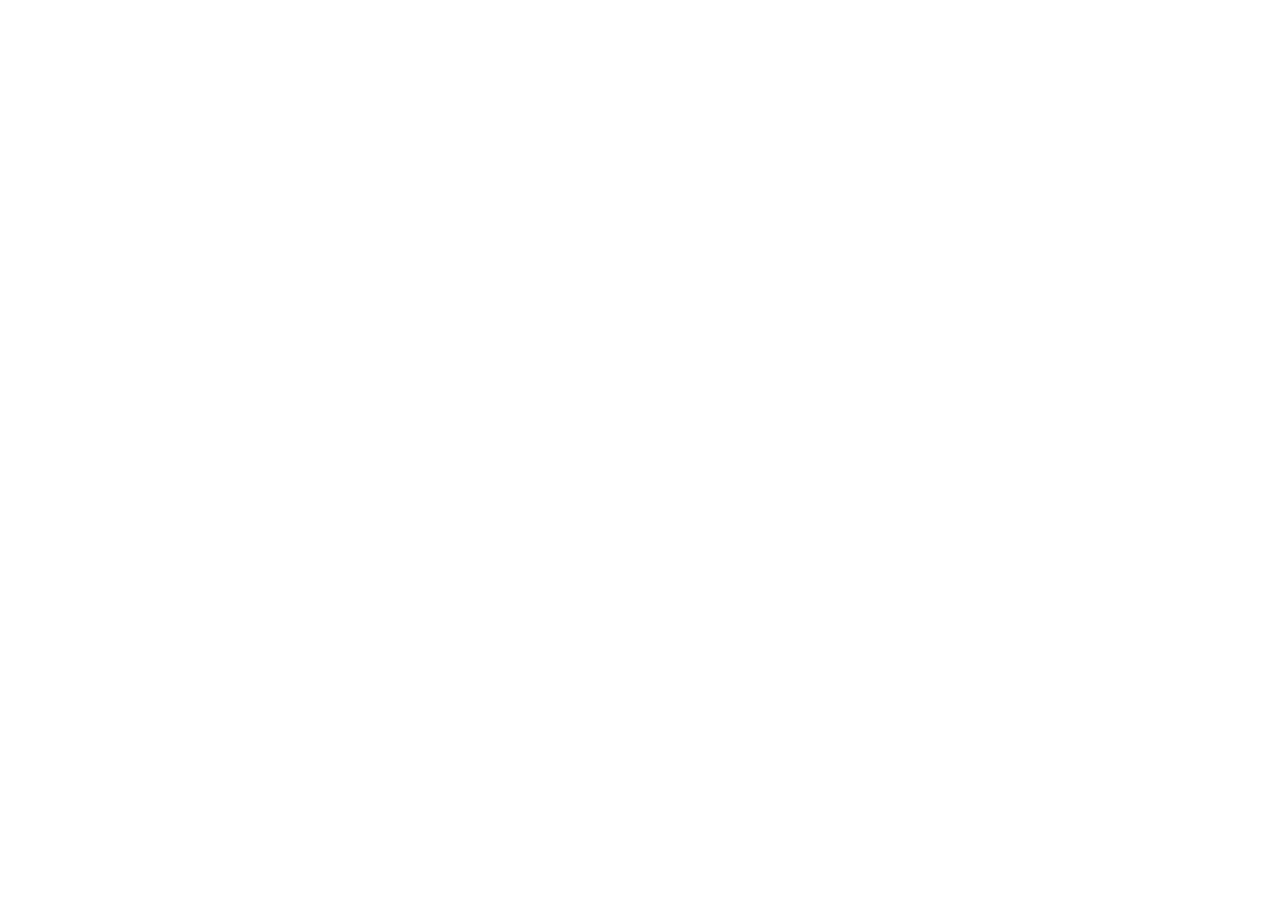
==== index.html @ 55b75a73 "chore(init): khởi tạo cấu trúc thư mục và 4 trang của website" ====
<!DOCTYPE html>
<html lang="vi">
<head>
  <meta charset="UTF-8">
  <meta name="viewport" content="width=device-width, initial-scale=1">
  <title>Trang chủ – Nhà sách Mão</title>
  <link rel="stylesheet" href="css/base.css">
  <!-- CSS riêng của trang: thêm ngay dưới dòng base.css -->
</head>
<body>
  <div id="site-header"></div>

  <main class="container">
    <!-- Nội dung trang -->
  </main>

  <div id="site-footer"></div>

  <script src="js/books.js"></script>
  <script src="js/layout.js"></script>
  <!-- JS riêng của trang: thêm ngay dưới dòng layout.js -->
</body>
</html>
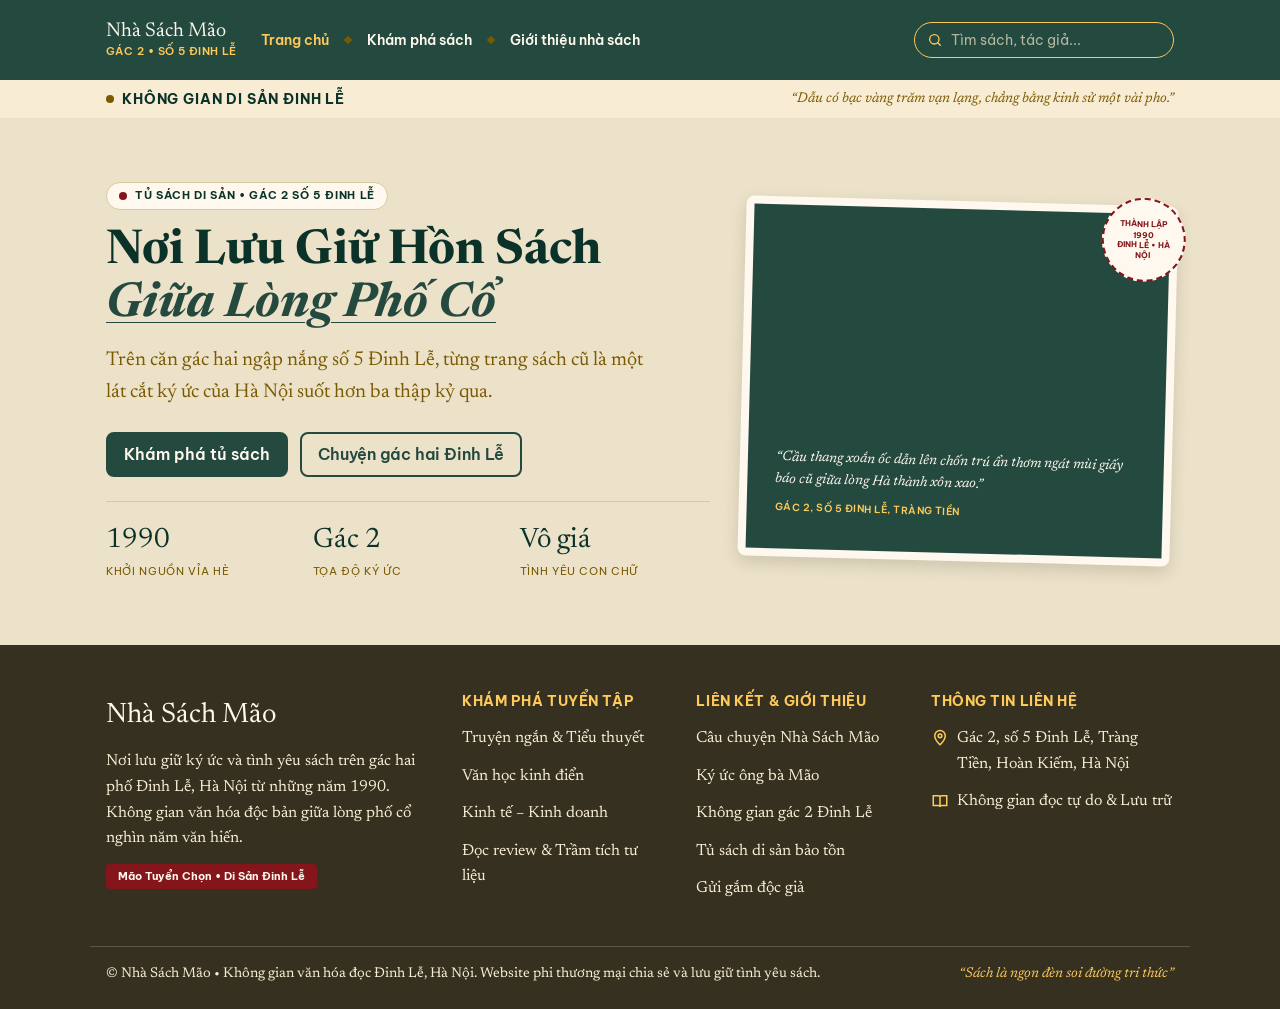
==== commit f29726cc: "NH-5: thanh trích dẫn và hero trang chủ" ====
--- a/index.html
+++ b/index.html
@@ -5,19 +5,49 @@
   <meta name="viewport" content="width=device-width, initial-scale=1">
   <title>Trang chủ – Nhà sách Mão</title>
   <link rel="stylesheet" href="css/base.css">
-  <!-- CSS riêng của trang: thêm ngay dưới dòng base.css -->
+  <link rel="stylesheet" href="css/home.css">
 </head>
 <body>
   <div id="site-header"></div>
 
+  <div class="quote-bar">
+    <div class="container quote-bar__inner">
+      <p class="quote-bar__label">Không gian di sản Đinh Lễ</p>
+      <p class="quote-bar__quote">“Dẫu có bạc vàng trăm vạn lạng, chẳng bằng kinh sử một vài pho.”</p>
+    </div>
+  </div>
+
   <main class="container">
-    <!-- Nội dung trang -->
+    <section class="hero">
+      <div class="hero__text">
+        <p class="hero__pill">Tủ sách di sản • Gác 2 số 5 Đinh Lễ</p>
+        <h1 class="hero__title">Nơi Lưu Giữ Hồn Sách <em>Giữa Lòng Phố Cổ</em></h1>
+        <p class="hero__lead">Trên căn gác hai ngập nắng số 5 Đinh Lễ, từng trang sách cũ là một lát cắt ký ức của Hà Nội suốt hơn ba thập kỷ qua.</p>
+        <div class="hero__actions">
+          <a class="btn" href="products.html">Khám phá tủ sách</a>
+          <a class="btn btn--outline" href="about.html">Chuyện gác hai Đinh Lễ</a>
+        </div>
+        <dl class="hero__stats">
+          <div><dt>1990</dt><dd>Khởi nguồn vỉa hè</dd></div>
+          <div><dt>Gác 2</dt><dd>Tọa độ ký ức</dd></div>
+          <div><dt>Vô giá</dt><dd>Tình yêu con chữ</dd></div>
+        </dl>
+      </div>
+
+      <figure class="hero__figure">
+        <img src="images/home/hero.jpg" alt="Gác sách hai phố Đinh Lễ" onerror="this.remove()">
+        <span class="hero__stamp">Thành lập 1990<br>Đinh Lễ • Hà Nội</span>
+        <figcaption class="hero__caption">
+          <q>Cầu thang xoắn ốc dẫn lên chốn trú ẩn thơm ngát mùi giấy báo cũ giữa lòng Hà thành xôn xao.</q>
+          <span>Gác 2, số 5 Đinh Lễ, Tràng Tiền</span>
+        </figcaption>
+      </figure>
+    </section>
   </main>
 
   <div id="site-footer"></div>
 
   <script src="js/books.js"></script>
   <script src="js/layout.js"></script>
-  <!-- JS riêng của trang: thêm ngay dưới dòng layout.js -->
 </body>
 </html>
--- a/css/base.css
+++ b/css/base.css
@@ -0,0 +1,632 @@
+@import url("https://fonts.googleapis.com/css2?family=Be+Vietnam+Pro:wght@400;600;700&family=Newsreader:ital,wght@0,400;0,600;0,700;1,400&display=swap");
+
+:root {
+  --color-cream-1: #fff8ef;
+  --color-cream-2: #f8edd4;
+  --color-cream-3: #f2e7ce;
+  --color-sand: #ece2c9;
+  --color-green: #24493f;
+  --color-green-dark: #0b3229;
+  --color-gold-brown: #7a5900;
+  --color-yellow: #feca5a;
+  --color-burgundy: #83151b;
+  --color-brown-footer: #35301f;
+
+  --color-bg: var(--color-sand);
+  --color-surface: var(--color-cream-1);
+  --color-text: var(--color-green-dark);
+  --color-text-muted: var(--color-gold-brown);
+  --color-primary: var(--color-green);
+  --color-primary-dark: var(--color-green-dark);
+  --color-accent: var(--color-yellow);
+  --color-border: #d8c9a0;
+  --color-error: var(--color-burgundy);
+  --color-success: #2e6b3a;
+  --color-on-primary: var(--color-cream-1);
+  --color-footer-bg: var(--color-brown-footer);
+  --color-footer-text: var(--color-cream-2);
+
+  --font-body: "Newsreader", Cambria, "Times New Roman", serif;
+  --font-heading: "Newsreader", Cambria, "Times New Roman", serif;
+  --font-label: "Be Vietnam Pro", "Segoe UI", Roboto, Arial, sans-serif;
+
+  --text-sm: 0.875rem;
+  --text-base: 1rem;
+  --text-lg: 1.25rem;
+  --text-xl: 1.75rem;
+  --text-2xl: 2.5rem;
+
+  --space-1: 0.25rem;
+  --space-2: 0.5rem;
+  --space-3: 0.75rem;
+  --space-4: 1rem;
+  --space-5: 1.5rem;
+  --space-6: 2rem;
+  --space-7: 3rem;
+
+  --radius: 8px;
+  --shadow: 0 2px 8px rgba(43, 36, 32, 0.1);
+  --shadow-hover: 0 6px 16px rgba(43, 36, 32, 0.16);
+  --container-width: 1100px;
+}
+
+*,
+*::before,
+*::after {
+  box-sizing: border-box;
+}
+
+body {
+  margin: 0;
+  min-height: 100vh;
+  display: flex;
+  flex-direction: column;
+  font-family: var(--font-body);
+  font-size: var(--text-base);
+  line-height: 1.6;
+  color: var(--color-text);
+  background: var(--color-bg);
+}
+
+main {
+  flex: 1;
+  padding-block: var(--space-6);
+}
+
+h1, h2, h3 {
+  margin: 0 0 var(--space-3);
+  font-family: var(--font-heading);
+  line-height: 1.25;
+}
+
+h1 { font-size: var(--text-2xl); }
+h2 { font-size: var(--text-xl); }
+h3 { font-size: var(--text-lg); }
+
+p { margin: 0 0 var(--space-3); }
+
+a { color: var(--color-primary); }
+a:hover { color: var(--color-primary-dark); }
+
+img {
+  max-width: 100%;
+  display: block;
+}
+
+:focus-visible {
+  outline: 3px solid var(--color-accent);
+  outline-offset: 2px;
+}
+
+.container {
+  width: 100%;
+  max-width: var(--container-width);
+  margin-inline: auto;
+  padding-inline: var(--space-4);
+}
+
+.grid {
+  display: grid;
+  grid-template-columns: repeat(auto-fill, minmax(200px, 1fr));
+  gap: var(--space-5);
+}
+
+.breadcrumb {
+  font-family: var(--font-label);
+  margin-bottom: var(--space-4);
+  font-size: var(--text-sm);
+  color: var(--color-text-muted);
+}
+
+.breadcrumb a { text-decoration: none; }
+.breadcrumb a:hover { text-decoration: underline; }
+
+.breadcrumb__sep {
+  margin-inline: var(--space-2);
+}
+
+.btn {
+  font-family: var(--font-label);
+  display: inline-block;
+  padding: var(--space-2) var(--space-4);
+  font-size: inherit;
+  font-weight: 600;
+  text-align: center;
+  text-decoration: none;
+  color: var(--color-on-primary);
+  background: var(--color-primary);
+  border: 2px solid var(--color-primary);
+  border-radius: var(--radius);
+  cursor: pointer;
+  transition: background 0.15s, color 0.15s;
+}
+
+.btn:hover {
+  color: var(--color-on-primary);
+  background: var(--color-primary-dark);
+  border-color: var(--color-primary-dark);
+}
+
+.btn--outline {
+  color: var(--color-primary);
+  background: transparent;
+}
+
+.btn--outline:hover {
+  color: var(--color-on-primary);
+}
+
+.btn--small {
+  padding: var(--space-1) var(--space-3);
+  font-size: var(--text-sm);
+}
+
+.chip {
+  font-family: var(--font-label);
+  display: inline-block;
+  padding: 0.1rem var(--space-3);
+  font-size: var(--text-sm);
+  font-weight: 600;
+  color: var(--color-primary-dark);
+  background: var(--color-cream-2);
+  border: 1px solid var(--color-accent);
+  border-radius: 999px;
+}
+
+.field {
+  margin-bottom: var(--space-4);
+}
+
+.field__label {
+  font-family: var(--font-label);
+  display: block;
+  margin-bottom: var(--space-1);
+  font-weight: 600;
+}
+
+.field__input {
+  width: 100%;
+  padding: var(--space-2) var(--space-3);
+  font: inherit;
+  color: var(--color-text);
+  background: var(--color-surface);
+  border: 1px solid var(--color-border);
+  border-radius: var(--radius);
+}
+
+.field__message {
+  display: none;
+  margin: var(--space-1) 0 0;
+  font-size: var(--text-sm);
+  color: var(--color-error);
+}
+
+.field--error .field__input {
+  border-color: var(--color-error);
+}
+
+.field--error .field__message {
+  display: block;
+}
+
+.cover {
+  aspect-ratio: 2 / 3;
+  overflow: hidden;
+  background: var(--color-border);
+  border-radius: var(--radius);
+  box-shadow: var(--shadow);
+}
+
+.cover img {
+  width: 100%;
+  height: 100%;
+  object-fit: cover;
+}
+
+.cover--placeholder {
+  display: flex;
+  align-items: center;
+  justify-content: center;
+  padding: var(--space-4);
+  text-align: center;
+}
+
+.cover__title {
+  font-family: var(--font-heading);
+  font-size: var(--text-lg);
+  font-weight: 700;
+  color: #ffffff;
+  text-shadow: 0 1px 3px rgba(0, 0, 0, 0.6);
+}
+
+.eyebrow {
+  display: flex;
+  align-items: center;
+  gap: var(--space-2);
+  margin: 0 0 var(--space-2);
+  font-family: var(--font-label);
+  font-size: 0.6875rem;
+  font-weight: 700;
+  letter-spacing: 0.08em;
+  text-transform: uppercase;
+  color: var(--color-gold-brown);
+}
+
+.eyebrow::before {
+  content: "";
+  width: 24px;
+  height: 2px;
+  background: currentColor;
+}
+
+.book-card {
+  display: flex;
+  flex-direction: column;
+  gap: var(--space-2);
+  padding: var(--space-4);
+  background: var(--color-cream-2);
+  border: 1px solid var(--color-border);
+  border-radius: var(--radius);
+  transition: box-shadow 0.15s, transform 0.15s;
+}
+
+.book-card:hover {
+  box-shadow: var(--shadow-hover);
+  transform: translateY(-2px);
+}
+
+.book-card .cover {
+  border: 1px solid var(--color-border);
+  border-radius: 4px;
+  box-shadow: none;
+}
+
+.book-card__cover {
+  position: relative;
+  display: block;
+  margin-bottom: var(--space-2);
+}
+
+.book-card__label {
+  position: absolute;
+  top: var(--space-2);
+  left: var(--space-2);
+  padding: 2px var(--space-2);
+  font-family: var(--font-label);
+  font-size: 0.6875rem;
+  font-weight: 700;
+  letter-spacing: 0.06em;
+  text-transform: uppercase;
+  color: var(--color-accent);
+  background: var(--color-green-dark);
+  border-radius: 4px;
+}
+
+.book-card__author {
+  margin: 0;
+  font-size: var(--text-sm);
+  font-style: italic;
+  color: var(--color-text-muted);
+}
+
+.book-card__title {
+  margin: 0;
+  font-size: var(--text-lg);
+}
+
+.book-card__desc {
+  display: -webkit-box;
+  overflow: hidden;
+  margin: 0;
+  font-size: var(--text-sm);
+  -webkit-line-clamp: 3;
+  -webkit-box-orient: vertical;
+}
+
+.book-card__footer {
+  display: flex;
+  align-items: center;
+  justify-content: space-between;
+  gap: var(--space-2);
+  margin-top: auto;
+  padding-top: var(--space-3);
+  border-top: 1px solid var(--color-border);
+  font-size: var(--text-sm);
+}
+
+.book-card__note {
+  font-style: italic;
+  color: var(--color-text-muted);
+}
+
+.book-card__link {
+  margin-left: auto;
+  font-family: var(--font-label);
+  font-size: 0.75rem;
+  font-weight: 700;
+  text-decoration: none;
+  color: var(--color-text);
+}
+
+.book-card__link:hover {
+  color: var(--color-primary);
+}
+
+.site-header {
+  background: var(--color-green);
+  color: var(--color-cream-1);
+}
+
+.site-header__inner {
+  display: flex;
+  flex-wrap: wrap;
+  align-items: center;
+  justify-content: space-between;
+  gap: var(--space-3) var(--space-5);
+  min-height: 80px;
+}
+
+.site-logo {
+  display: flex;
+  flex-direction: column;
+  text-decoration: none;
+  color: var(--color-cream-1);
+}
+
+.site-logo:hover {
+  color: var(--color-cream-1);
+}
+
+.site-logo__name {
+  font-family: var(--font-heading);
+  font-size: var(--text-lg);
+  line-height: 1.2;
+}
+
+.site-logo__tag {
+  font-family: var(--font-label);
+  font-size: 0.6875rem;
+  font-weight: 600;
+  letter-spacing: 0.04em;
+  color: var(--color-accent);
+}
+
+.site-header__toggle {
+  display: none;
+  padding: var(--space-1) var(--space-3);
+  font-family: var(--font-label);
+  font-weight: 600;
+  color: var(--color-cream-1);
+  background: transparent;
+  border: 1px solid var(--color-accent);
+  border-radius: 999px;
+  cursor: pointer;
+}
+
+.site-header__menu {
+  display: flex;
+  flex: 1;
+  align-items: center;
+  justify-content: space-between;
+  gap: var(--space-5);
+}
+
+.site-nav ul {
+  display: flex;
+  align-items: center;
+  gap: var(--space-4);
+  margin: 0;
+  padding: 0;
+  list-style: none;
+}
+
+.site-nav li + li::before {
+  content: "";
+  display: inline-block;
+  width: 6px;
+  height: 6px;
+  margin-right: var(--space-4);
+  background: var(--color-gold-brown);
+  transform: rotate(45deg);
+}
+
+.site-nav li {
+  display: flex;
+  align-items: center;
+}
+
+.site-nav a {
+  font-family: var(--font-label);
+  font-size: var(--text-sm);
+  font-weight: 600;
+  text-decoration: none;
+  color: var(--color-cream-1);
+}
+
+.site-nav a:hover,
+.site-nav a.is-active {
+  color: var(--color-accent);
+}
+
+.site-search {
+  display: flex;
+  align-items: center;
+  gap: var(--space-2);
+  width: 260px;
+  max-width: 100%;
+  padding: var(--space-1) var(--space-3);
+  border: 1px solid var(--color-accent);
+  border-radius: 999px;
+}
+
+.site-search svg {
+  flex: none;
+  width: 16px;
+  height: 16px;
+  stroke: var(--color-accent);
+}
+
+.site-search input {
+  width: 100%;
+  min-width: 0;
+  padding: var(--space-1) 0;
+  font-family: var(--font-label);
+  font-size: var(--text-sm);
+  color: var(--color-cream-1);
+  background: transparent;
+  border: 0;
+}
+
+.site-search input::placeholder {
+  color: var(--color-cream-3);
+  opacity: 0.7;
+}
+
+.site-search input:focus-visible {
+  outline: none;
+}
+
+.site-search:focus-within {
+  outline: 3px solid var(--color-accent);
+  outline-offset: 2px;
+}
+
+@media (max-width: 768px) {
+  .site-header__inner {
+    padding-block: var(--space-3);
+  }
+
+  .site-header__toggle {
+    display: block;
+  }
+
+  .site-header__menu {
+    display: none;
+    flex-basis: 100%;
+    flex-direction: column;
+    align-items: stretch;
+  }
+
+  .site-header__menu.is-open {
+    display: flex;
+  }
+
+  .site-nav ul {
+    flex-direction: column;
+    align-items: flex-start;
+  }
+
+  .site-nav li + li::before {
+    display: none;
+  }
+
+  .site-search {
+    width: 100%;
+  }
+}
+
+.site-footer {
+  padding-block: var(--space-7) var(--space-5);
+  color: var(--color-footer-text);
+  background: var(--color-footer-bg);
+}
+
+.site-footer p {
+  margin: 0 0 var(--space-3);
+}
+
+.site-footer ul {
+  margin: 0;
+  padding: 0;
+  list-style: none;
+}
+
+.site-footer li {
+  margin-bottom: var(--space-3);
+}
+
+.site-footer a {
+  text-decoration: none;
+  color: var(--color-footer-text);
+}
+
+.site-footer a:hover {
+  color: var(--color-accent);
+}
+
+.site-footer__grid {
+  display: grid;
+  grid-template-columns: 1.6fr 1fr 1fr 1.2fr;
+  gap: var(--space-6);
+}
+
+.site-footer__brand {
+  font-family: var(--font-heading);
+  font-size: var(--text-xl);
+  color: var(--color-cream-1);
+}
+
+.site-footer__title {
+  margin-bottom: var(--space-4);
+  font-family: var(--font-label);
+  font-size: var(--text-sm);
+  letter-spacing: 0.04em;
+  text-transform: uppercase;
+  color: var(--color-accent);
+}
+
+.site-footer__badge {
+  display: inline-block;
+  padding: var(--space-1) var(--space-3);
+  font-family: var(--font-label);
+  font-size: 0.6875rem;
+  font-weight: 700;
+  color: var(--color-cream-1);
+  background: var(--color-burgundy);
+  border-radius: 4px;
+}
+
+.site-footer__contact li {
+  display: flex;
+  gap: var(--space-2);
+}
+
+.site-footer__contact svg {
+  flex: none;
+  width: 18px;
+  height: 18px;
+  margin-top: 3px;
+  stroke: var(--color-accent);
+}
+
+.site-footer__bottom {
+  display: flex;
+  flex-wrap: wrap;
+  justify-content: space-between;
+  gap: var(--space-2) var(--space-5);
+  margin-top: var(--space-6);
+  padding-top: var(--space-4);
+  font-size: var(--text-sm);
+  border-top: 1px solid rgba(248, 237, 212, 0.2);
+}
+
+.site-footer__bottom p {
+  margin: 0;
+}
+
+.site-footer__quote {
+  font-style: italic;
+  color: var(--color-accent);
+}
+
+@media (max-width: 768px) {
+  .site-footer__grid {
+    grid-template-columns: 1fr 1fr;
+  }
+}
+
+@media (max-width: 480px) {
+  .site-footer__grid {
+    grid-template-columns: 1fr;
+  }
+}
--- a/css/home.css
+++ b/css/home.css
@@ -0,0 +1,190 @@
+.quote-bar {
+  background: var(--color-cream-2);
+}
+
+.quote-bar__inner {
+  display: flex;
+  flex-wrap: wrap;
+  align-items: center;
+  justify-content: space-between;
+  gap: var(--space-1) var(--space-5);
+  padding-block: var(--space-2);
+}
+
+.quote-bar p {
+  margin: 0;
+  font-size: var(--text-sm);
+}
+
+.quote-bar__label {
+  display: flex;
+  align-items: center;
+  gap: var(--space-2);
+  font-family: var(--font-label);
+  font-size: 0.6875rem;
+  font-weight: 700;
+  letter-spacing: 0.06em;
+  text-transform: uppercase;
+}
+
+.quote-bar__label::before {
+  content: "";
+  width: 8px;
+  height: 8px;
+  background: var(--color-gold-brown);
+  border-radius: 50%;
+}
+
+.quote-bar__quote {
+  font-style: italic;
+  color: var(--color-text-muted);
+}
+
+.hero {
+  display: grid;
+  grid-template-columns: 7fr 5fr;
+  align-items: center;
+  gap: var(--space-6);
+  padding-block: var(--space-6);
+}
+
+.hero__pill {
+  display: inline-flex;
+  align-items: center;
+  gap: var(--space-2);
+  margin-bottom: var(--space-4);
+  padding: var(--space-1) var(--space-3);
+  font-family: var(--font-label);
+  font-size: 0.6875rem;
+  font-weight: 700;
+  letter-spacing: 0.06em;
+  text-transform: uppercase;
+  background: var(--color-cream-1);
+  border: 1px solid var(--color-border);
+  border-radius: 999px;
+}
+
+.hero__pill::before {
+  content: "";
+  width: 8px;
+  height: 8px;
+  background: var(--color-burgundy);
+  border-radius: 50%;
+}
+
+.hero__title {
+  font-size: 3rem;
+  line-height: 1.1;
+}
+
+.hero__title em {
+  display: block;
+  color: var(--color-green);
+  text-decoration: underline;
+  text-underline-offset: 6px;
+  text-decoration-thickness: 1px;
+}
+
+.hero__lead {
+  max-width: 34rem;
+  font-size: var(--text-lg);
+  color: var(--color-text-muted);
+}
+
+.hero__actions {
+  display: flex;
+  flex-wrap: wrap;
+  gap: var(--space-3);
+  margin-block: var(--space-5);
+}
+
+.hero__stats {
+  display: grid;
+  grid-template-columns: repeat(3, 1fr);
+  gap: var(--space-4);
+  margin: 0;
+  padding-top: var(--space-4);
+  border-top: 1px solid var(--color-border);
+}
+
+.hero__stats dt {
+  font-family: var(--font-heading);
+  font-size: var(--text-xl);
+}
+
+.hero__stats dd {
+  margin: 0;
+  font-family: var(--font-label);
+  font-size: 0.6875rem;
+  letter-spacing: 0.06em;
+  text-transform: uppercase;
+  color: var(--color-text-muted);
+}
+
+.hero__figure {
+  position: relative;
+  min-height: 360px;
+  margin: 0;
+  padding: var(--space-2);
+  background: var(--color-green);
+  border: 8px solid var(--color-cream-1);
+  border-radius: var(--radius);
+  box-shadow: var(--shadow-hover);
+  transform: rotate(1.5deg);
+}
+
+.hero__figure img {
+  width: 100%;
+  height: 100%;
+  min-height: 340px;
+  object-fit: cover;
+}
+
+.hero__stamp {
+  position: absolute;
+  top: calc(var(--space-4) * -1);
+  right: calc(var(--space-4) * -1);
+  display: flex;
+  align-items: center;
+  justify-content: center;
+  width: 84px;
+  height: 84px;
+  padding: var(--space-2);
+  font-family: var(--font-label);
+  font-size: 0.5rem;
+  font-weight: 700;
+  line-height: 1.3;
+  text-align: center;
+  text-transform: uppercase;
+  color: var(--color-burgundy);
+  background: var(--color-cream-1);
+  border: 2px dashed var(--color-burgundy);
+  border-radius: 50%;
+}
+
+.hero__caption {
+  position: absolute;
+  right: var(--space-4);
+  bottom: var(--space-4);
+  left: var(--space-4);
+  padding: var(--space-3);
+  color: var(--color-cream-1);
+  background: rgba(36, 73, 63, 0.92);
+  border-radius: 4px;
+}
+
+.hero__caption q {
+  display: block;
+  margin-bottom: var(--space-1);
+  font-size: var(--text-sm);
+  font-style: italic;
+}
+
+.hero__caption span {
+  font-family: var(--font-label);
+  font-size: 0.625rem;
+  font-weight: 600;
+  letter-spacing: 0.05em;
+  text-transform: uppercase;
+  color: var(--color-accent);
+}
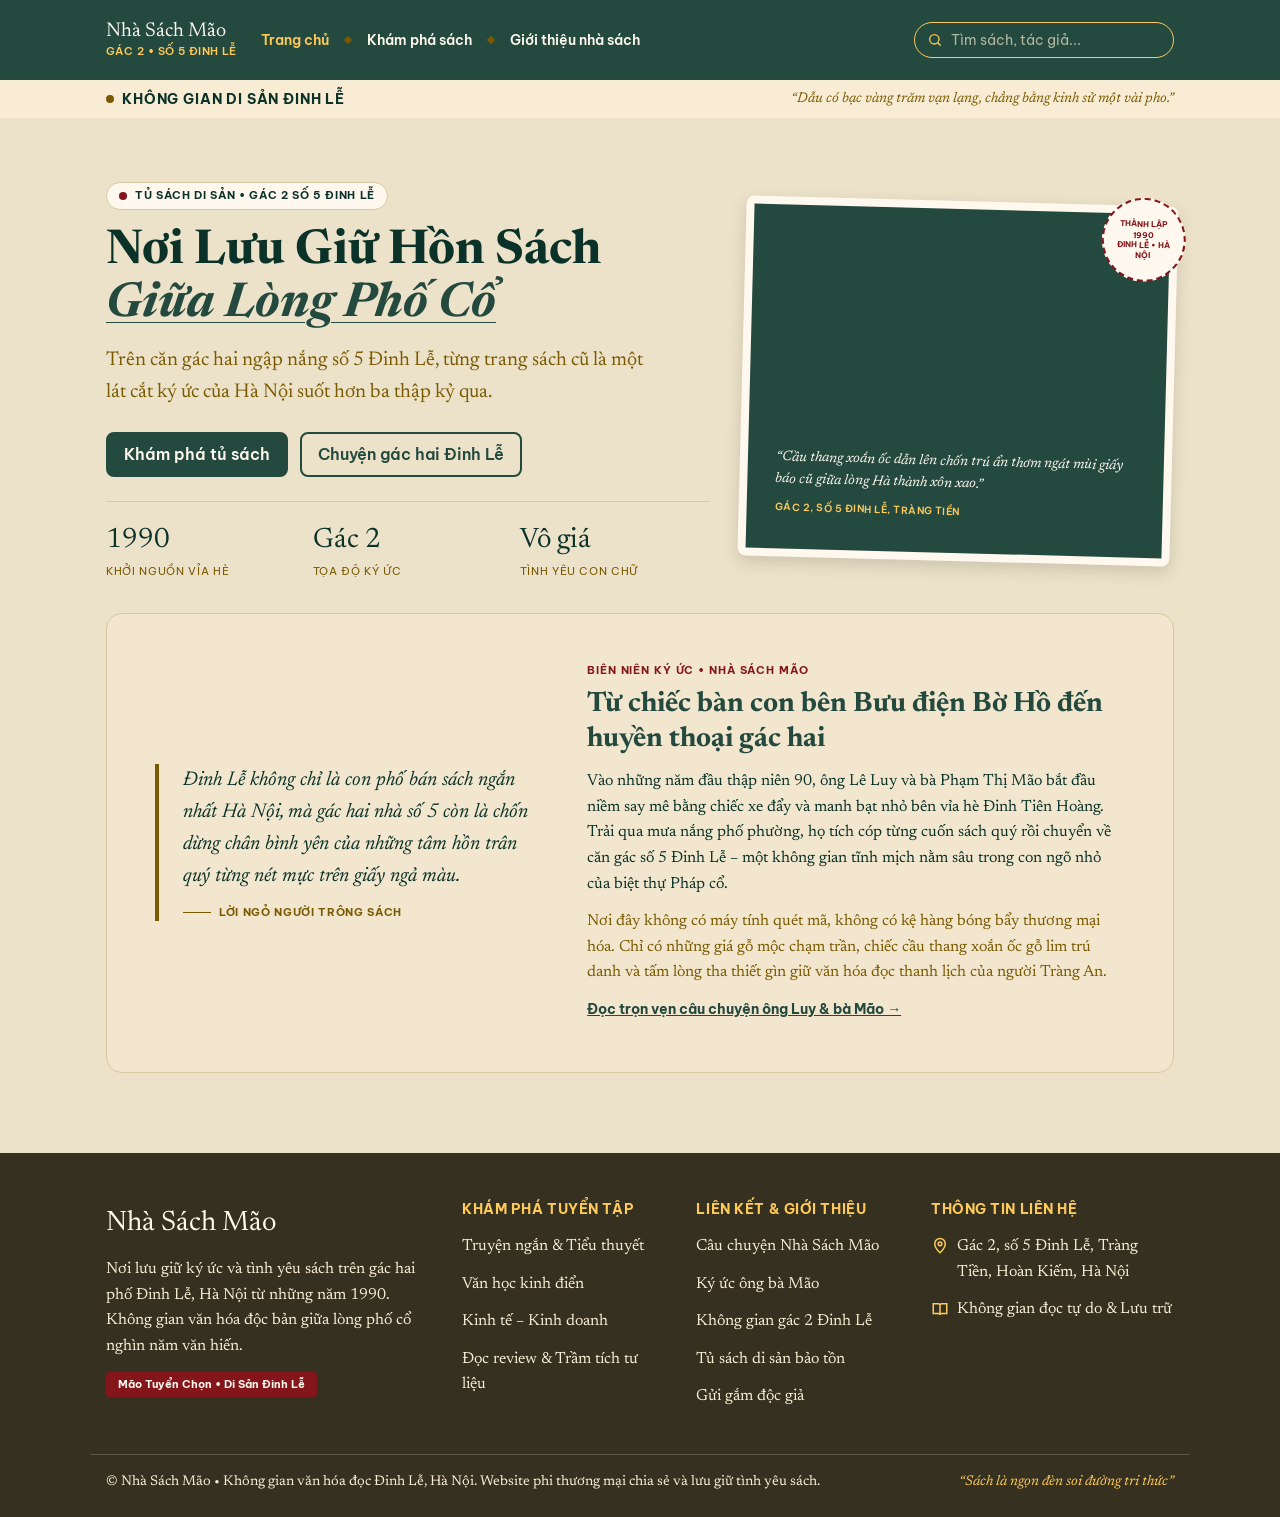
==== commit 1a1f19b5: "NH-6: giới thiệu tổng quan và sách nổi bật trang chủ" ====
--- a/index.html
+++ b/index.html
@@ -43,11 +43,38 @@
         </figcaption>
       </figure>
     </section>
+
+    <section class="intro">
+      <blockquote class="intro__quote">
+        <p>Đinh Lễ không chỉ là con phố bán sách ngắn nhất Hà Nội, mà gác hai nhà số 5 còn là chốn dừng chân bình yên của những tâm hồn trân quý từng nét mực trên giấy ngả màu.</p>
+        <cite>Lời ngỏ người trông sách</cite>
+      </blockquote>
+      <div class="intro__text">
+        <p class="eyebrow intro__eyebrow">Biên niên ký ức • Nhà Sách Mão</p>
+        <h2>Từ chiếc bàn con bên Bưu điện Bờ Hồ đến huyền thoại gác hai</h2>
+        <p>Vào những năm đầu thập niên 90, ông Lê Luy và bà Phạm Thị Mão bắt đầu niềm say mê bằng chiếc xe đẩy và manh bạt nhỏ bên vỉa hè Đinh Tiên Hoàng. Trải qua mưa nắng phố phường, họ tích cóp từng cuốn sách quý rồi chuyển về căn gác số 5 Đinh Lễ – một không gian tĩnh mịch nằm sâu trong con ngõ nhỏ của biệt thự Pháp cổ.</p>
+        <p class="intro__muted">Nơi đây không có máy tính quét mã, không có kệ hàng bóng bẩy thương mại hóa. Chỉ có những giá gỗ mộc chạm trần, chiếc cầu thang xoắn ốc gỗ lim trú danh và tấm lòng tha thiết gìn giữ văn hóa đọc thanh lịch của người Tràng An.</p>
+        <a class="intro__link" href="about.html">Đọc trọn vẹn câu chuyện ông Luy &amp; bà Mão →</a>
+      </div>
+    </section>
+
+    <section class="featured" id="featured">
+      <header class="featured__head">
+        <div>
+          <p class="eyebrow featured__eyebrow">Tuyển tập chọn lọc</p>
+          <h2>Những Trang Sách Được Đọc Nhiều Nhất</h2>
+          <p class="featured__lead">Tuyển tập những tác phẩm văn chương, kinh điển được chọn lọc và lưu giữ cẩn trọng tại tủ sách.</p>
+        </div>
+        <a class="featured__all" href="products.html">Xem tất cả →</a>
+      </header>
+      <div class="grid" id="featured-books"></div>
+    </section>
   </main>
 
   <div id="site-footer"></div>
 
   <script src="js/books.js"></script>
   <script src="js/layout.js"></script>
+  <script src="js/home.js"></script>
 </body>
 </html>
--- a/css/home.css
+++ b/css/home.css
@@ -188,3 +188,102 @@
   text-transform: uppercase;
   color: var(--color-accent);
 }
+
+.intro {
+  display: grid;
+  grid-template-columns: 5fr 7fr;
+  gap: var(--space-7);
+  margin-bottom: var(--space-7);
+  padding: var(--space-7);
+  background: var(--color-cream-3);
+  border: 1px solid var(--color-border);
+  border-radius: 16px;
+}
+
+.intro__quote {
+  align-self: center;
+  margin: 0;
+  padding-left: var(--space-5);
+  border-left: 4px solid var(--color-gold-brown);
+}
+
+.intro__quote p {
+  font-size: var(--text-lg);
+  font-style: italic;
+}
+
+.intro__quote cite {
+  display: flex;
+  align-items: center;
+  gap: var(--space-2);
+  font-family: var(--font-label);
+  font-size: 0.6875rem;
+  font-style: normal;
+  font-weight: 700;
+  letter-spacing: 0.06em;
+  text-transform: uppercase;
+  color: var(--color-text-muted);
+}
+
+.intro__quote cite::before {
+  content: "";
+  width: 28px;
+  height: 1px;
+  background: currentColor;
+}
+
+.intro__eyebrow {
+  color: var(--color-burgundy);
+}
+
+.intro__eyebrow::before {
+  display: none;
+}
+
+.intro h2 {
+  color: var(--color-green);
+}
+
+.intro__muted {
+  color: var(--color-text-muted);
+}
+
+.intro__link {
+  font-family: var(--font-label);
+  font-size: var(--text-sm);
+  font-weight: 700;
+  color: var(--color-green);
+}
+
+.featured__head {
+  display: flex;
+  flex-wrap: wrap;
+  align-items: flex-end;
+  justify-content: space-between;
+  gap: var(--space-3);
+  margin-bottom: var(--space-5);
+}
+
+.featured__eyebrow::before,
+.featured__eyebrow::after {
+  content: "";
+  width: 6px;
+  height: 6px;
+  background: currentColor;
+  transform: rotate(45deg);
+}
+
+
+.featured__lead {
+  max-width: 36rem;
+  margin: 0;
+  color: var(--color-text-muted);
+}
+
+.featured__all {
+  font-family: var(--font-label);
+  font-size: var(--text-sm);
+  font-weight: 700;
+  text-decoration: none;
+  color: var(--color-green);
+}
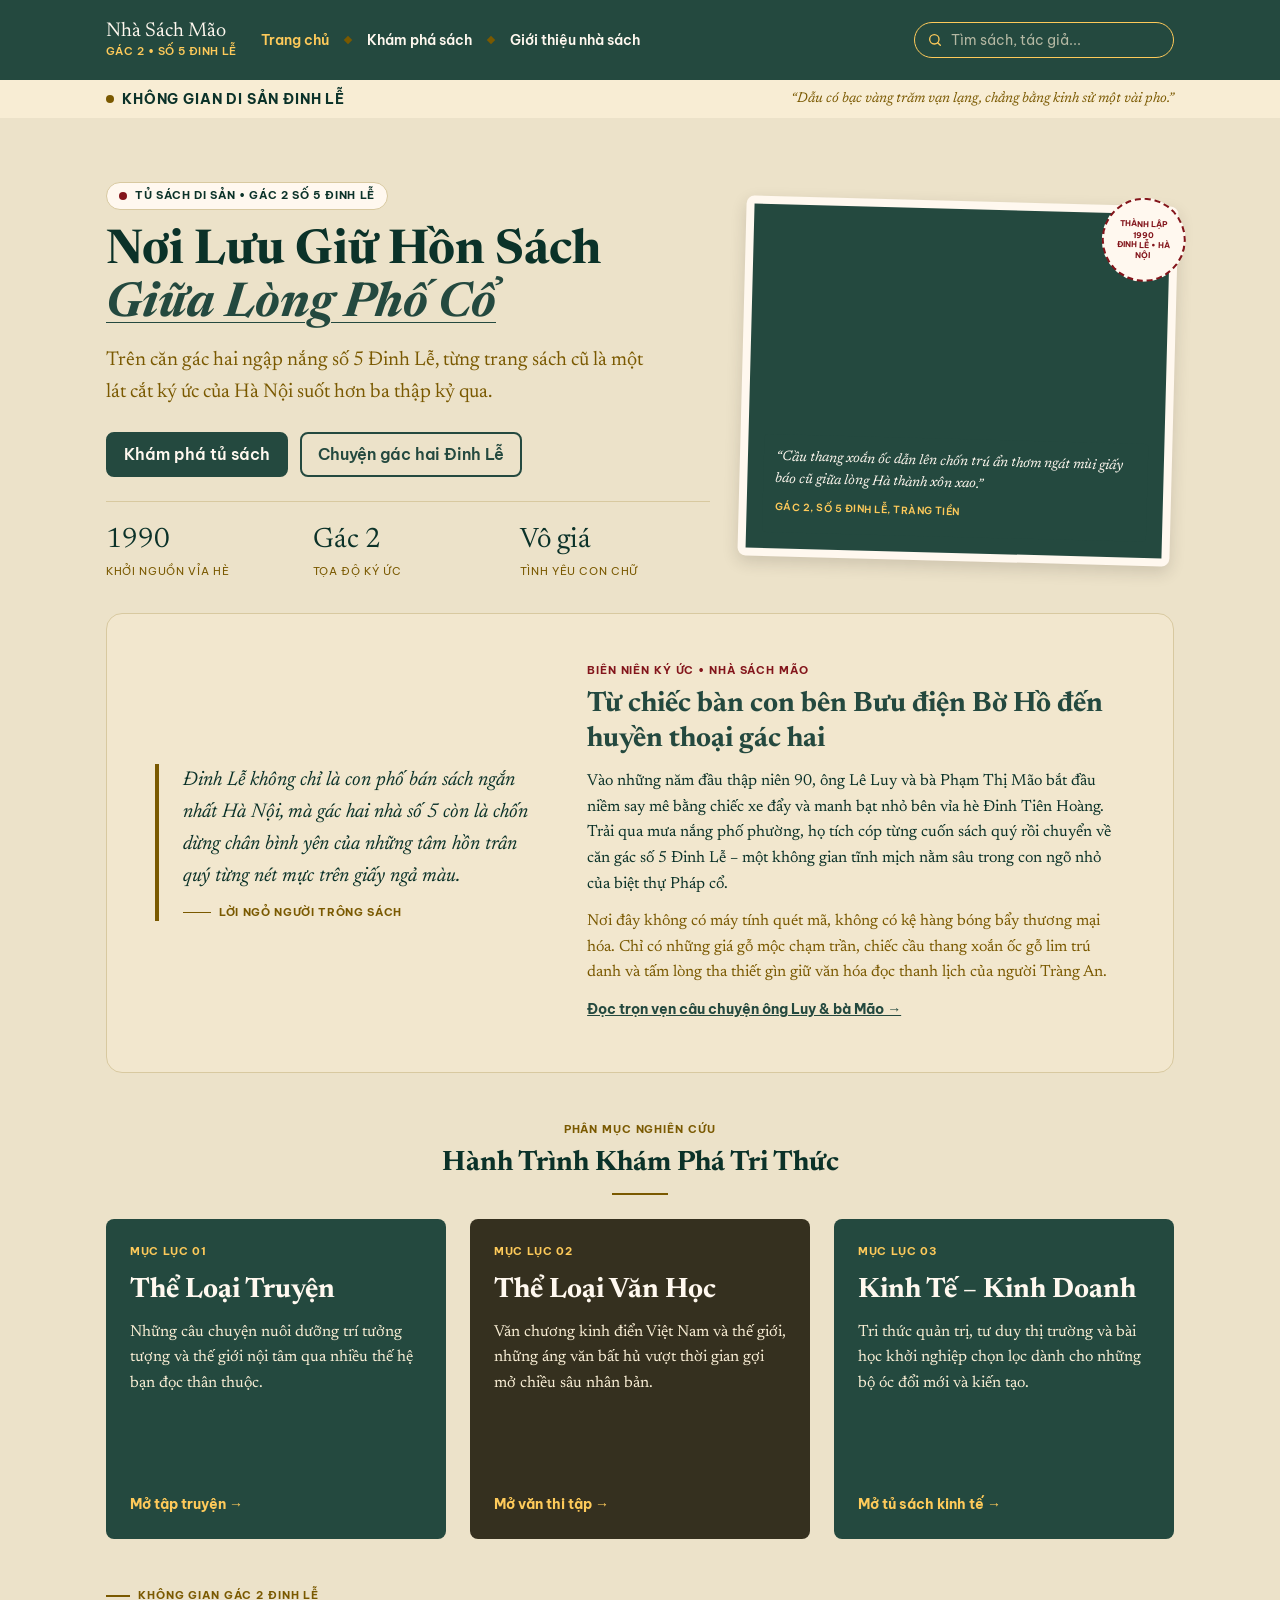
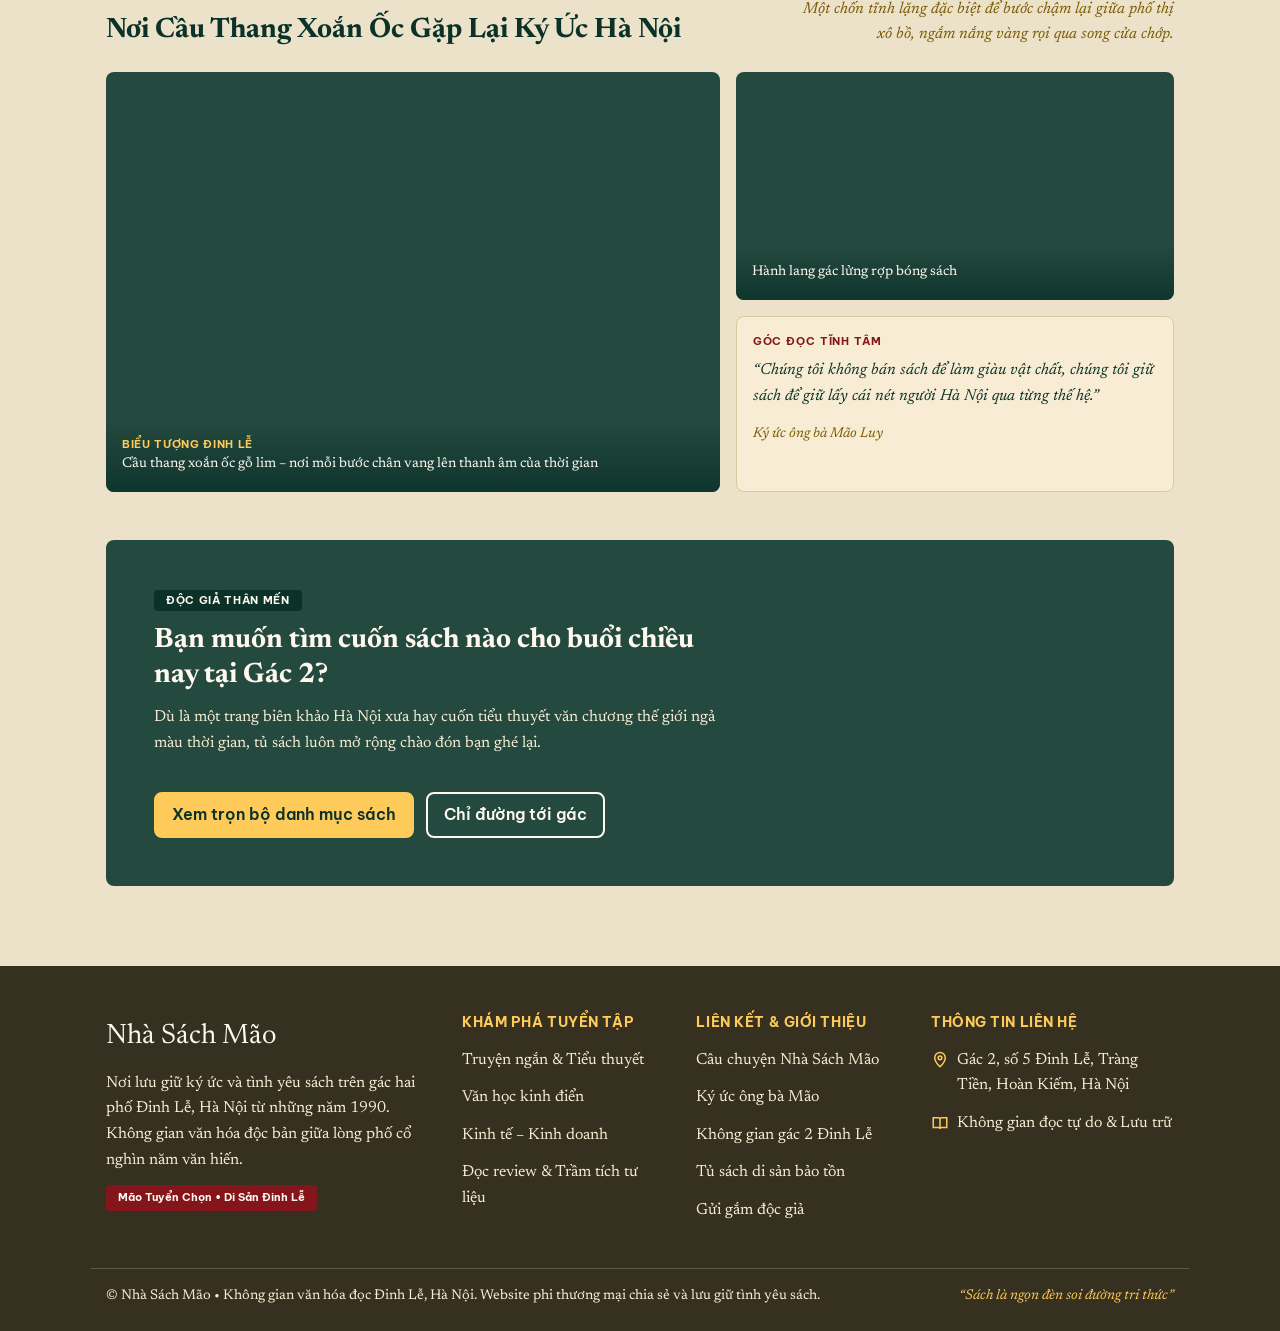
==== commit c2803b80: "NH-7: 3 khối thể loại, lưới không gian và banner mời ghé thăm" ====
--- a/index.html
+++ b/index.html
@@ -69,6 +69,54 @@
       </header>
       <div class="grid" id="featured-books"></div>
     </section>
+
+    <section class="categories">
+      <header class="section-head">
+        <p class="eyebrow">Phân mục nghiên cứu</p>
+        <h2>Hành Trình Khám Phá Tri Thức</h2>
+      </header>
+      <div class="categories__grid" id="category-blocks"></div>
+    </section>
+
+    <section class="gallery">
+      <header class="gallery__head">
+        <div>
+          <p class="eyebrow">Không gian gác 2 Đinh Lễ</p>
+          <h2>Nơi Cầu Thang Xoắn Ốc Gặp Lại Ký Ức Hà Nội</h2>
+        </div>
+        <p class="gallery__note">Một chốn tĩnh lặng đặc biệt để bước chậm lại giữa phố thị xô bồ, ngắm nắng vàng rọi qua song cửa chớp.</p>
+      </header>
+      <div class="gallery__grid">
+        <figure class="gallery__photo gallery__photo--main">
+          <img src="images/home/gallery-1.jpg" alt="Cầu thang xoắn ốc gỗ lim" onerror="this.remove()">
+          <figcaption>
+            <span>Biểu tượng Đinh Lễ</span>
+            Cầu thang xoắn ốc gỗ lim – nơi mỗi bước chân vang lên thanh âm của thời gian
+          </figcaption>
+        </figure>
+        <figure class="gallery__photo">
+          <img src="images/home/gallery-2.jpg" alt="Hành lang gác lửng rợp bóng sách" onerror="this.remove()">
+          <figcaption>Hành lang gác lửng rợp bóng sách</figcaption>
+        </figure>
+        <blockquote class="gallery__quote">
+          <p class="eyebrow">Góc đọc tĩnh tâm</p>
+          <p>“Chúng tôi không bán sách để làm giàu vật chất, chúng tôi giữ sách để giữ lấy cái nét người Hà Nội qua từng thế hệ.”</p>
+          <cite>Ký ức ông bà Mão Luy</cite>
+        </blockquote>
+      </div>
+    </section>
+
+    <section class="invite">
+      <div class="invite__text">
+        <p class="invite__tag">Độc giả thân mến</p>
+        <h2>Bạn muốn tìm cuốn sách nào cho buổi chiều nay tại Gác 2?</h2>
+        <p>Dù là một trang biên khảo Hà Nội xưa hay cuốn tiểu thuyết văn chương thế giới ngả màu thời gian, tủ sách luôn mở rộng chào đón bạn ghé lại.</p>
+      </div>
+      <div class="invite__actions">
+        <a class="btn btn--gold" href="products.html">Xem trọn bộ danh mục sách</a>
+        <a class="btn btn--outline-light" href="about.html#lien-he">Chỉ đường tới gác</a>
+      </div>
+    </section>
   </main>
 
   <div id="site-footer"></div>
--- a/css/home.css
+++ b/css/home.css
@@ -273,7 +273,6 @@
   transform: rotate(45deg);
 }
 
-
 .featured__lead {
   max-width: 36rem;
   margin: 0;
@@ -287,3 +286,249 @@
   text-decoration: none;
   color: var(--color-green);
 }
+
+.categories,
+.gallery,
+.invite {
+  margin-bottom: var(--space-7);
+}
+
+.section-head {
+  margin-bottom: var(--space-5);
+  text-align: center;
+}
+
+.section-head .eyebrow {
+  justify-content: center;
+}
+
+.section-head .eyebrow::before {
+  display: none;
+}
+
+.section-head h2::after {
+  content: "";
+  display: block;
+  width: 56px;
+  height: 2px;
+  margin: var(--space-3) auto 0;
+  background: var(--color-gold-brown);
+}
+
+.categories__grid {
+  display: grid;
+  grid-template-columns: repeat(3, 1fr);
+  gap: var(--space-5);
+}
+
+.category-card {
+  display: flex;
+  flex-direction: column;
+  gap: var(--space-3);
+  min-height: 320px;
+  padding: var(--space-5);
+  text-decoration: none;
+  color: var(--color-cream-1);
+  background: var(--color-green);
+  border-radius: var(--radius);
+  transition: transform 0.15s;
+}
+
+.category-card:hover {
+  color: var(--color-cream-1);
+  transform: translateY(-2px);
+}
+
+.category-card--brown {
+  background: var(--color-brown-footer);
+}
+
+.category-card h3 {
+  margin: 0;
+  font-size: var(--text-xl);
+}
+
+.category-card p {
+  margin: 0;
+  color: var(--color-cream-2);
+}
+
+.category-card__index {
+  font-family: var(--font-label);
+  font-size: 0.6875rem;
+  font-weight: 700;
+  letter-spacing: 0.06em;
+  text-transform: uppercase;
+  color: var(--color-accent);
+}
+
+.category-card__cta {
+  margin-top: auto;
+  font-family: var(--font-label);
+  font-size: var(--text-sm);
+  font-weight: 700;
+  color: var(--color-accent);
+}
+
+.gallery__head {
+  display: flex;
+  flex-wrap: wrap;
+  align-items: flex-end;
+  justify-content: space-between;
+  gap: var(--space-3) var(--space-6);
+  margin-bottom: var(--space-5);
+}
+
+.gallery__head h2 {
+  max-width: 36rem;
+  margin: 0;
+}
+
+.gallery__note {
+  max-width: 24rem;
+  margin: 0;
+  font-style: italic;
+  text-align: right;
+  color: var(--color-text-muted);
+}
+
+.gallery__grid {
+  display: grid;
+  grid-template-columns: 1.4fr 1fr;
+  gap: var(--space-4);
+}
+
+.gallery__photo {
+  position: relative;
+  min-height: 200px;
+  margin: 0;
+  overflow: hidden;
+  background: var(--color-green);
+  border-radius: var(--radius);
+}
+
+.gallery__photo--main {
+  grid-row: span 2;
+  min-height: 420px;
+}
+
+.gallery__photo img {
+  position: absolute;
+  inset: 0;
+  width: 100%;
+  height: 100%;
+  object-fit: cover;
+}
+
+.gallery__photo figcaption {
+  position: absolute;
+  right: 0;
+  bottom: 0;
+  left: 0;
+  padding: var(--space-4);
+  font-size: var(--text-sm);
+  color: var(--color-cream-1);
+  background: linear-gradient(transparent, rgba(11, 50, 41, 0.85));
+}
+
+.gallery__photo figcaption span {
+  display: block;
+  font-family: var(--font-label);
+  font-size: 0.6875rem;
+  font-weight: 700;
+  letter-spacing: 0.06em;
+  text-transform: uppercase;
+  color: var(--color-accent);
+}
+
+.gallery__quote {
+  margin: 0;
+  padding: var(--space-4);
+  background: var(--color-cream-2);
+  border: 1px solid var(--color-border);
+  border-radius: var(--radius);
+}
+
+.gallery__quote .eyebrow {
+  color: var(--color-burgundy);
+}
+
+.gallery__quote .eyebrow::before {
+  display: none;
+}
+
+.gallery__quote p:nth-child(2) {
+  font-style: italic;
+}
+
+.gallery__quote cite {
+  font-size: var(--text-sm);
+  color: var(--color-text-muted);
+}
+
+.invite {
+  display: flex;
+  flex-wrap: wrap;
+  align-items: center;
+  justify-content: space-between;
+  gap: var(--space-5);
+  padding: var(--space-7);
+  color: var(--color-cream-1);
+  background: var(--color-green);
+  border-radius: var(--radius);
+}
+
+.invite__text {
+  max-width: 36rem;
+}
+
+.invite h2 {
+  color: var(--color-cream-1);
+}
+
+.invite p {
+  color: var(--color-cream-2);
+}
+
+.invite .invite__tag {
+  display: inline-block;
+  padding: 2px var(--space-3);
+  font-family: var(--font-label);
+  font-size: 0.6875rem;
+  font-weight: 700;
+  letter-spacing: 0.06em;
+  text-transform: uppercase;
+  color: var(--color-cream-1);
+  background: var(--color-green-dark);
+  border-radius: 4px;
+}
+
+.invite__actions {
+  display: flex;
+  flex-wrap: wrap;
+  gap: var(--space-3);
+}
+
+.btn--gold {
+  color: var(--color-green-dark);
+  background: var(--color-accent);
+  border-color: var(--color-accent);
+}
+
+.btn--gold:hover {
+  color: var(--color-green-dark);
+  background: var(--color-cream-2);
+  border-color: var(--color-cream-2);
+}
+
+.btn--outline-light {
+  color: var(--color-cream-1);
+  background: transparent;
+  border-color: var(--color-cream-1);
+}
+
+.btn--outline-light:hover {
+  color: var(--color-green-dark);
+  background: var(--color-cream-1);
+  border-color: var(--color-cream-1);
+}
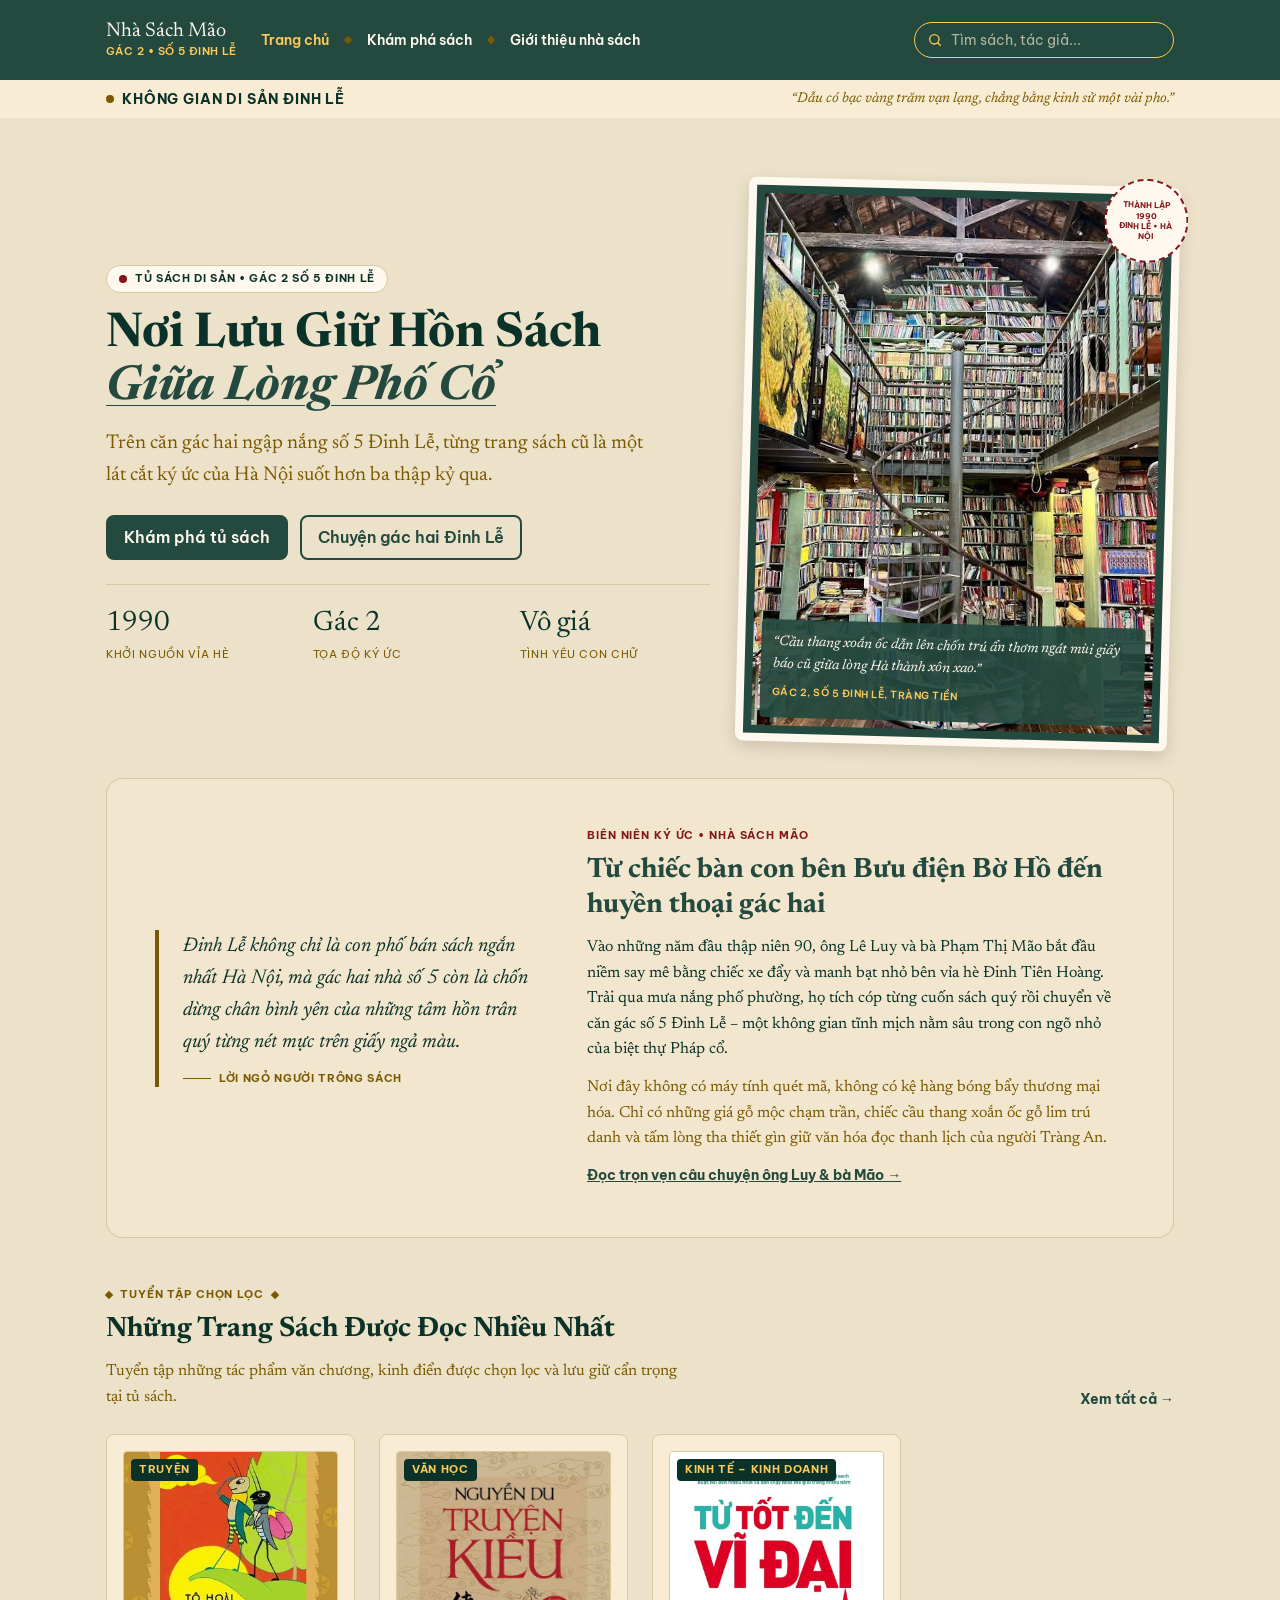
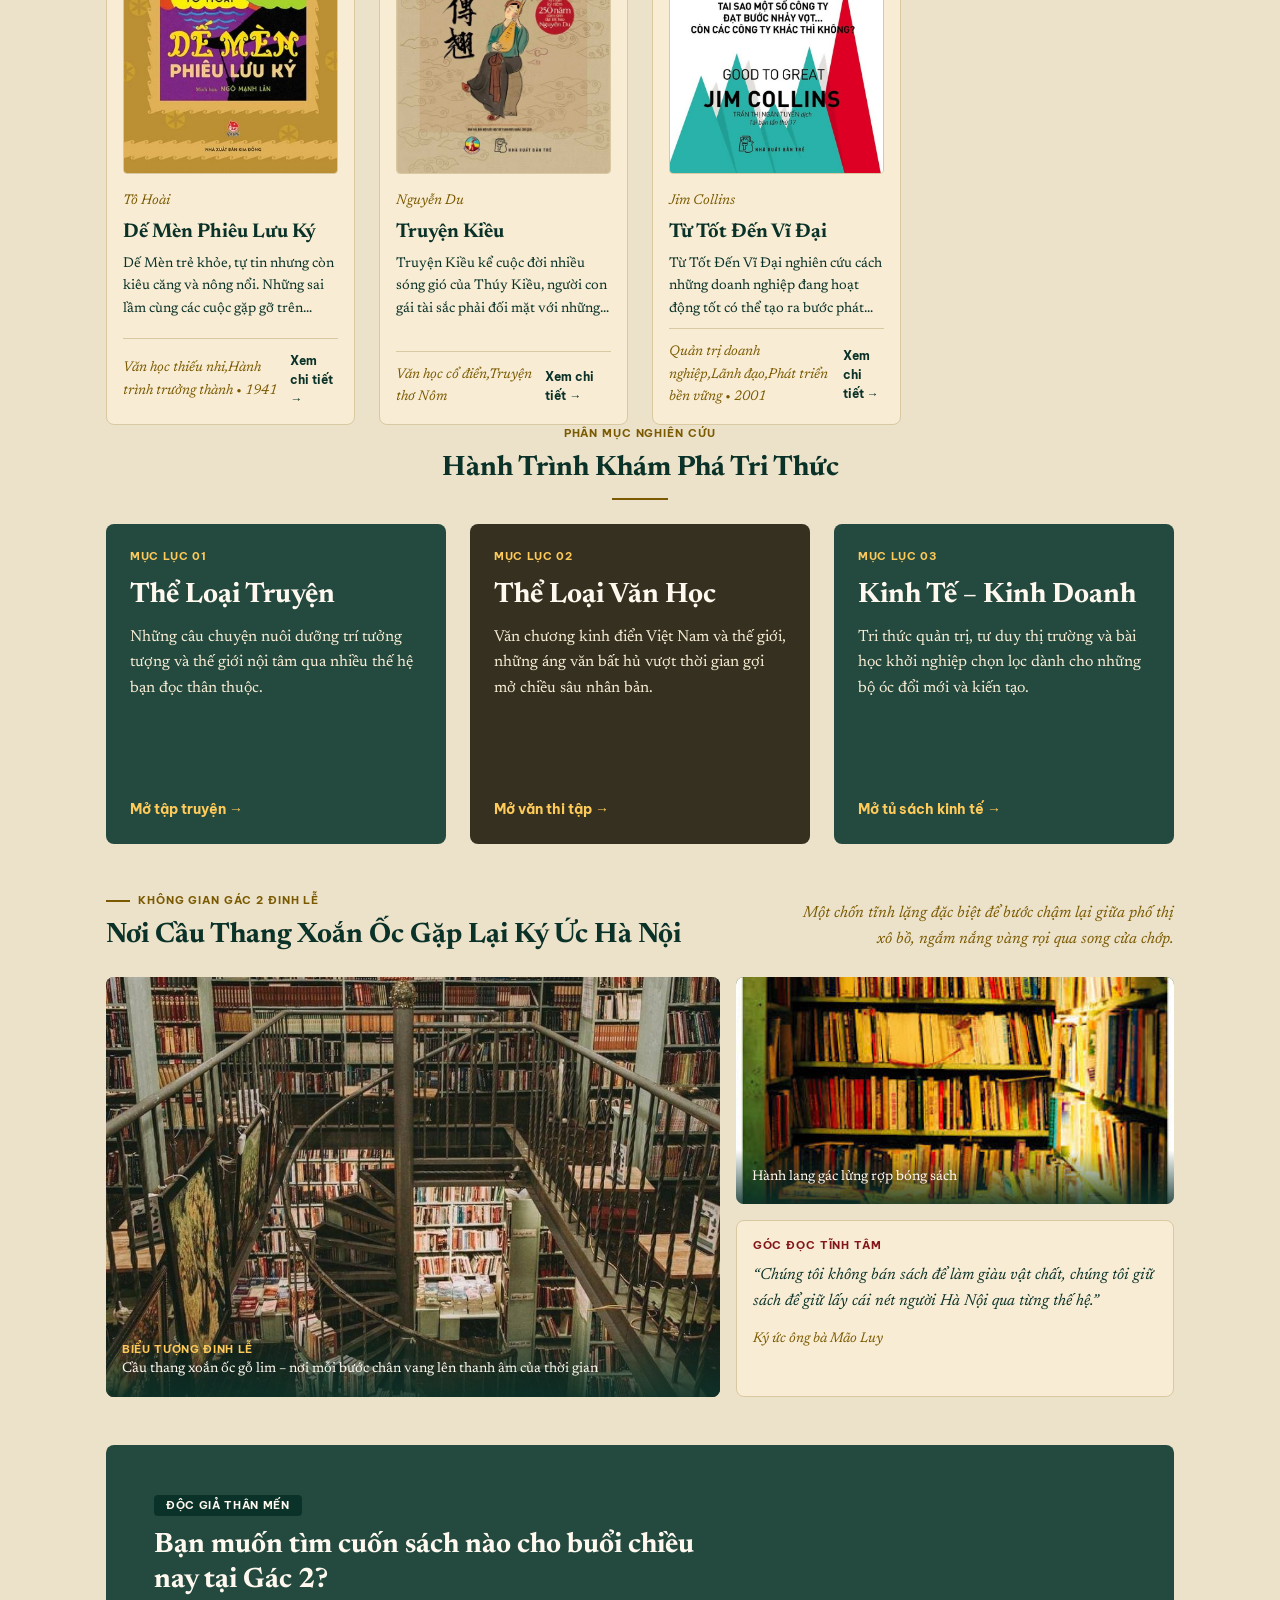
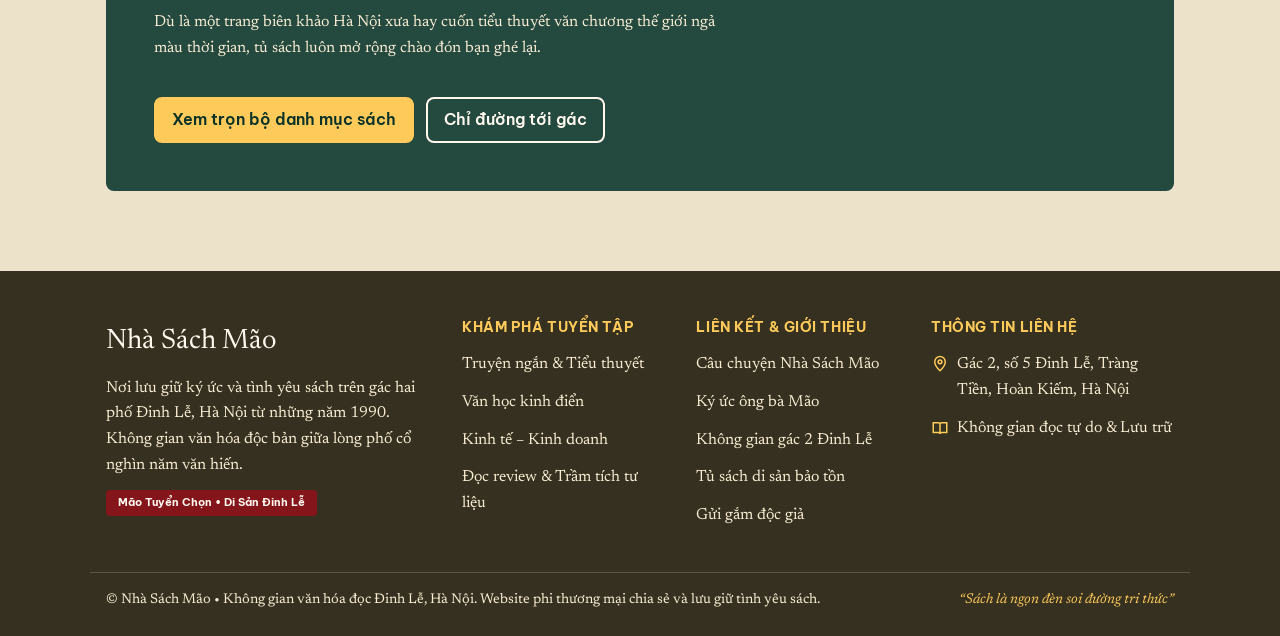
==== commit 2e34a977: "fix: dùng ảnh có sẵn cho hero, gallery trang chủ và hành lang trang giới thiệu" ====
--- a/index.html
+++ b/index.html
@@ -35,7 +35,7 @@
       </div>
 
       <figure class="hero__figure">
-        <img src="images/home/hero.jpg" alt="Gác sách hai phố Đinh Lễ" onerror="this.remove()">
+        <img src="images/about/hero-nha-sach-mao.jpg" alt="Gác sách hai phố Đinh Lễ" onerror="this.remove()">
         <span class="hero__stamp">Thành lập 1990<br>Đinh Lễ • Hà Nội</span>
         <figcaption class="hero__caption">
           <q>Cầu thang xoắn ốc dẫn lên chốn trú ẩn thơm ngát mùi giấy báo cũ giữa lòng Hà thành xôn xao.</q>
@@ -88,14 +88,14 @@
       </header>
       <div class="gallery__grid">
         <figure class="gallery__photo gallery__photo--main">
-          <img src="images/home/gallery-1.jpg" alt="Cầu thang xoắn ốc gỗ lim" onerror="this.remove()">
+          <img src="images/about/cau-thang-xoan-oc.jpg" alt="Cầu thang xoắn ốc gỗ lim" onerror="this.remove()">
           <figcaption>
             <span>Biểu tượng Đinh Lễ</span>
             Cầu thang xoắn ốc gỗ lim – nơi mỗi bước chân vang lên thanh âm của thời gian
           </figcaption>
         </figure>
         <figure class="gallery__photo">
-          <img src="images/home/gallery-2.jpg" alt="Hành lang gác lửng rợp bóng sách" onerror="this.remove()">
+          <img src="images/about/kho-tang-sach-xua.jpg" alt="Hành lang gác lửng rợp bóng sách" onerror="this.remove()">
           <figcaption>Hành lang gác lửng rợp bóng sách</figcaption>
         </figure>
         <blockquote class="gallery__quote">
--- a/css/base.css
+++ b/css/base.css
@@ -630,3 +630,22 @@
     grid-template-columns: 1fr;
   }
 }
+
+@media (max-width: 480px) {
+  .grid {
+    grid-template-columns: repeat(2, 1fr);
+    gap: var(--space-3);
+  }
+
+  .book-card {
+    padding: var(--space-3);
+  }
+
+  .book-card__title {
+    font-size: var(--text-base);
+  }
+
+  .book-card__desc {
+    display: none;
+  }
+}
--- a/css/home.css
+++ b/css/home.css
@@ -532,3 +532,64 @@
   background: var(--color-cream-1);
   border-color: var(--color-cream-1);
 }
+
+@media (max-width: 768px) {
+  .hero,
+  .intro,
+  .gallery__grid {
+    grid-template-columns: 1fr;
+  }
+
+  .hero__title {
+    font-size: 2.25rem;
+  }
+
+  .hero__figure {
+    margin-inline: var(--space-3);
+  }
+
+  .intro {
+    gap: var(--space-5);
+    padding: var(--space-5);
+  }
+
+  .categories__grid {
+    grid-template-columns: 1fr;
+  }
+
+  .category-card {
+    min-height: 0;
+  }
+
+  .gallery__photo--main {
+    grid-row: auto;
+    min-height: 300px;
+  }
+
+  .gallery__note {
+    text-align: left;
+  }
+
+  .invite {
+    padding: var(--space-5);
+  }
+}
+
+@media (max-width: 480px) {
+  .hero__title {
+    font-size: 2rem;
+  }
+
+  .hero__lead {
+    font-size: var(--text-base);
+  }
+
+  .hero__stats dt {
+    font-size: var(--text-lg);
+  }
+
+  .invite__actions,
+  .invite__actions .btn {
+    width: 100%;
+  }
+}
